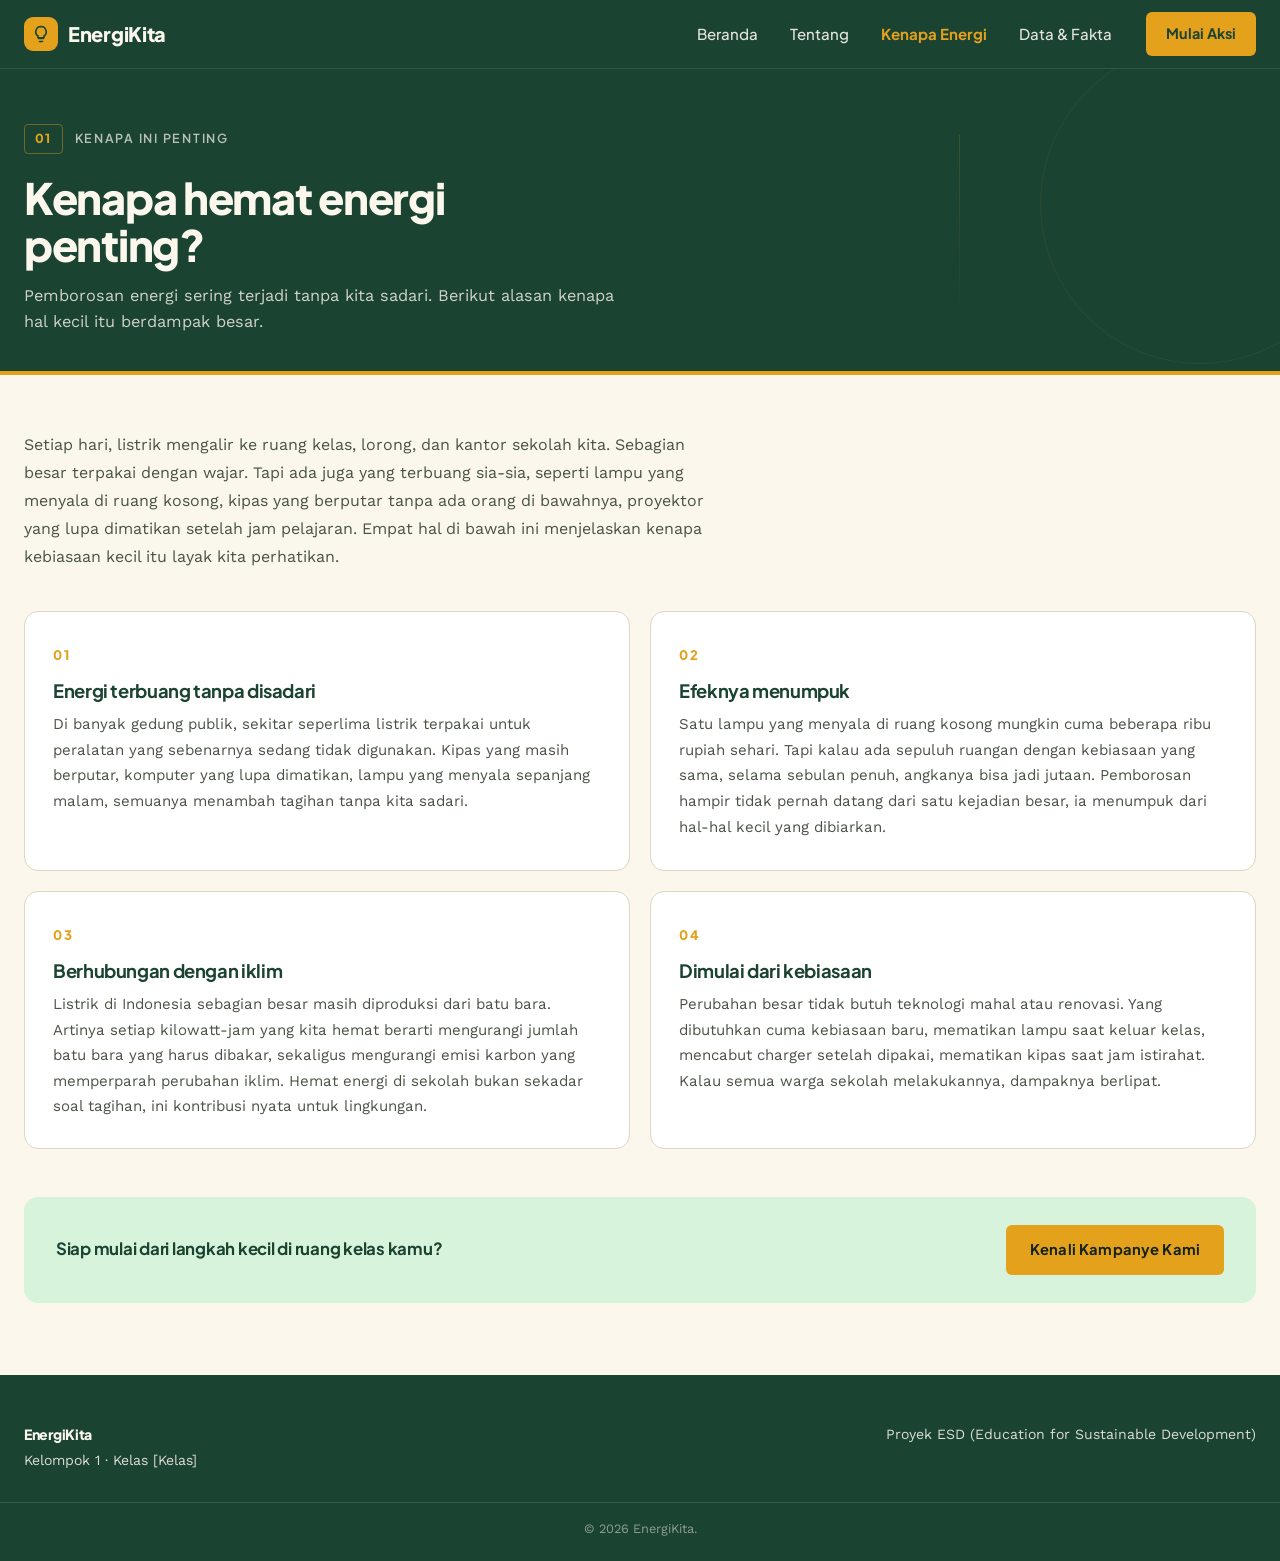
==== kenapa.html @ 7ac08652 "Revisi" ====
<!doctype html>
<html lang="id">
  <head>
    <meta charset="UTF-8" />
    <meta name="viewport" content="width=device-width,initial-scale=1" />
    <title>Kenapa Hemat Energi Penting</title>
    <meta
      name="description"
      content="Alasan di balik kampanye hemat energi EnergiKita."
    />
    <link rel="stylesheet" href="css/style.css" />
  </head>
  <body class="hal-kenapa">
    <header class="hd" id="barAtas">
      <div class="hd-in">
        <a href="index.html" class="logo">
          <span class="logo-ico" aria-hidden="true"
            ><svg
              viewBox="0 0 24 24"
              width="18"
              height="18"
              fill="none"
              stroke="currentColor"
              stroke-width="2.2"
              stroke-linecap="round"
              stroke-linejoin="round"
            >
              <path
                d="M9 18h6M10 22h4M12 2a7 7 0 0 0-4 12.7V17h8v-2.3A7 7 0 0 0 12 2z"
              /></svg
          ></span>
          <span>EnergiKita</span>
        </a>
        <button class="nav-burger" aria-label="Menu" aria-expanded="false">
          <span></span>
        </button>
        <nav class="nav">
          <ul>
            <li><a href="index.html">Beranda</a></li>
            <li><a href="tentang.html">Tentang</a></li>
            <li><a href="kenapa.html" class="aktif">Kenapa Energi</a></li>
            <li><a href="index.html#data-fakta">Data &amp; Fakta</a></li>
          </ul>
          <a class="nav-cta" href="tentang.html">Mulai Aksi</a>
        </nav>
      </div>
    </header>

    <main>
      <section class="phead">
        <div class="phead-in">
          <div class="ph-dec1" aria-hidden="true"></div>
          <div class="ph-dec2" aria-hidden="true"></div>

          <div class="tag-row tag-light">
            <span class="tag-num">01</span>
            <span class="tag-lbl">Kenapa Ini Penting</span>
          </div>
          <h1>Kenapa hemat energi penting?</h1>
          <p class="phead-sub">
            Pemborosan energi sering terjadi tanpa kita sadari. Berikut alasan
            kenapa hal kecil itu berdampak besar.
          </p>
        </div>
      </section>

      <section class="story">
        <div class="story-in">
          <p class="intro-p">
            Setiap hari, listrik mengalir ke ruang kelas, lorong, dan kantor
            sekolah kita. Sebagian besar terpakai dengan wajar. Tapi ada juga
            yang terbuang sia-sia, seperti lampu yang menyala di ruang kosong,
            kipas yang berputar tanpa ada orang di bawahnya, proyektor yang lupa
            dimatikan setelah jam pelajaran. Empat hal di bawah ini menjelaskan
            kenapa kebiasaan kecil itu layak kita perhatikan.
          </p>

          <div class="why-grid">
            <article class="why-c">
              <span class="why-n">01</span>
              <h3>Energi terbuang tanpa disadari</h3>
              <p>
                Di banyak gedung publik, sekitar seperlima listrik terpakai
                untuk peralatan yang sebenarnya sedang tidak digunakan. Kipas
                yang masih berputar, komputer yang lupa dimatikan, lampu yang
                menyala sepanjang malam, semuanya menambah tagihan tanpa kita
                sadari.
              </p>
            </article>

            <article class="why-c">
              <span class="why-n">02</span>
              <h3>Efeknya menumpuk</h3>
              <p>
                Satu lampu yang menyala di ruang kosong mungkin cuma beberapa
                ribu rupiah sehari. Tapi kalau ada sepuluh ruangan dengan
                kebiasaan yang sama, selama sebulan penuh, angkanya bisa jadi
                jutaan. Pemborosan hampir tidak pernah datang dari satu kejadian
                besar, ia menumpuk dari hal-hal kecil yang dibiarkan.
              </p>
            </article>

            <article class="why-c">
              <span class="why-n">03</span>
              <h3>Berhubungan dengan iklim</h3>
              <p>
                Listrik di Indonesia sebagian besar masih diproduksi dari batu
                bara. Artinya setiap kilowatt-jam yang kita hemat berarti
                mengurangi jumlah batu bara yang harus dibakar, sekaligus
                mengurangi emisi karbon yang memperparah perubahan iklim. Hemat
                energi di sekolah bukan sekadar soal tagihan, ini kontribusi
                nyata untuk lingkungan.
              </p>
            </article>

            <article class="why-c">
              <span class="why-n">04</span>
              <h3>Dimulai dari kebiasaan</h3>
              <p>
                Perubahan besar tidak butuh teknologi mahal atau renovasi. Yang
                dibutuhkan cuma kebiasaan baru, mematikan lampu saat keluar
                kelas, mencabut charger setelah dipakai, mematikan kipas saat
                jam istirahat. Kalau semua warga sekolah melakukannya, dampaknya
                berlipat.
              </p>
            </article>
          </div>

          <div class="cta-end">
            <p>Siap mulai dari langkah kecil di ruang kelas kamu?</p>
            <a href="tentang.html" class="btn btn-gold">Kenali Kampanye Kami</a>
          </div>
        </div>
      </section>
    </main>

    <footer class="ftr">
      <div class="foot-in">
        <div class="ftr-col">
          <p class="ftr-logo">EnergiKita</p>
          <p>Kelompok 1 · Kelas [Kelas]</p>
        </div>
        <div class="ftr-col">
          <p>Proyek ESD (Education for Sustainable Development)</p>
        </div>
      </div>
      <div class="ftr-copy">© 2026 EnergiKita.</div>
    </footer>

    <script src="js/script.js"></script>
  </body>
</html>
---- css/style.css ----
@import url("https://fonts.googleapis.com/css2?family=Plus+Jakarta+Sans:wght@400;500;700;800&family=Work+Sans:wght@400;500;600&display=swap");

/* EnergiKita
   ditulis 12 maret, revisi terakhir sebelum dikumpulin
   warna utama: hijau #1B4332, gold #E4A11B, background krem #FBF7EC
   font: Plus Jakarta Sans buat header, Work Sans buat body */

*,
*::before,
*::after {
  box-sizing: border-box;
}

body {
  margin: 0;
  background: #fbf7ec;
  color: #21261f;
  font-family: "Work Sans", system-ui, sans-serif;
  -webkit-font-smoothing: antialiased;
  line-height: 1.6;
}

html {
  scroll-behavior: smooth;
  scroll-padding-top: 80px;
}

img,
svg {
  max-width: 100%;
  display: block;
  height: auto;
}

ul,
ol {
  list-style: none;
  margin: 0;
  padding: 0;
}

a {
  color: inherit;
}

/* HEADER --- dulu sempet mau transparan terus, tapi ga kebaca pas scroll, jadinya ada .sticky */

.hd {
  position: fixed;
  top: 0;
  left: 0;
  right: 0;
  z-index: 100;
  background: transparent;
  border-bottom: 1px solid transparent;
  -webkit-transition:
    background 0.3s ease,
    border-color 0.3s ease;
  transition:
    background 0.3s ease,
    border-color 0.3s ease,
    backdrop-filter 0.3s ease;
}
.hd.sticky {
  background: rgba(251, 247, 236, 0.96);
  backdrop-filter: blur(10px);
  -webkit-backdrop-filter: blur(10px);
  border-bottom-color: #dcd5c2;
}

.hd-in {
  max-width: 1280px;
  margin: 0 auto;
  padding: 0 24px;
  display: flex;
  align-items: center;
  justify-content: space-between;
  min-height: 68px;
  gap: 20px;
  width: 100%;
}

.logo {
  display: flex;
  align-items: center;
  gap: 10px;
  font-family: "Plus Jakarta Sans", system-ui, sans-serif;
  font-weight: 800;
  font-size: 1.25rem;
  letter-spacing: -0.015em;
  color: #fbf7ec;
  text-decoration: none;
  transition: color 0.3s;
  flex-shrink: 0;
}

.logo-ico {
  width: 34px;
  height: 34px;
  border-radius: 9px;
  background: #e4a11b;
  display: grid;
  place-items: center;
  color: #1b4332;
  flex-shrink: 0;
  line-height: 1;
}

.hd.sticky .logo {
  color: #1b4332;
}

.nav-burger {
  display: none;
  background: none;
  border: 2px solid rgba(251, 247, 236, 0.8);
  border-radius: 8px;
  width: 42px;
  height: 38px;
  cursor: pointer;
  position: relative;
  transition: border-color 0.3s;
}

.hd.sticky .nav-burger {
  border-color: #1b4332;
}

.nav-burger span,
.nav-burger span::before,
.nav-burger span::after {
  content: "";
  position: absolute;
  left: 9px;
  right: 9px;
  height: 2px;
  background: #fbf7ec;
  transition:
    transform 0.2s ease,
    background 0.3s ease;
}
.hd.sticky .nav-burger span,
.hd.sticky .nav-burger span::before,
.hd.sticky .nav-burger span::after {
  background: #1b4332;
}

.nav-burger span {
  top: 18px;
}
.nav-burger span::before {
  top: -7px;
}
.nav-burger span::after {
  top: 7px;
}

.nav {
  display: flex;
  align-items: center;
  gap: 8px;
}
.nav ul {
  display: flex;
  align-items: center;
  gap: 4px;
}
.nav ul a {
  display: inline-block;
  padding: 8px 14px;
  text-decoration: none;
  font-family: "Plus Jakarta Sans", system-ui, sans-serif;
  font-weight: 500;
  font-size: 0.94rem;
  color: rgba(251, 247, 236, 0.9);
  border-radius: 6px;
  transition: color 0.2s;
  outline: none;
}
.nav ul a:hover {
  color: #e4a11b;
}
.nav ul a.aktif {
  color: #e4a11b;
  font-weight: 700;
}

.hd.sticky .nav ul a {
  color: #4b5347;
}
.hd.sticky .nav ul a:hover,
.hd.sticky .nav ul a.aktif {
  color: #1b4332;
}

.nav-cta {
  display: inline-flex;
  align-items: center;
  padding: 10px 20px;
  background: #e4a11b;
  color: #1b4332;
  font-family: "Plus Jakarta Sans", system-ui, sans-serif;
  font-weight: 700;
  font-size: 0.9rem;
  text-decoration: none;
  border-radius: 6px;
  transition:
    background 0.2s,
    transform 0.15s ease;
  margin-left: 12px;
  white-space: nowrap;
  border: 0;
}
.nav-cta:hover {
  background: #f5b731;
  transform: translateY(-1px);
}

.hal-tentang .hd,
.hal-kenapa .hd {
  background: #1b4332;
  border-bottom-color: rgba(251, 247, 236, 0.1);
}

/* TOMBOL — 3 varian: gold (isi), link (underline), outline (garis) */

.btn {
  display: inline-flex;
  align-items: center;
  padding: 13px 24px;
  border-radius: 6px;
  font-family: "Plus Jakarta Sans", system-ui, sans-serif;
  font-weight: 700;
  font-size: 0.92rem;
  text-decoration: none;
  letter-spacing: 0.01em;
  white-space: nowrap;
  transition: all 0.2s ease;
  cursor: pointer;
}

.btn-gold {
  background: #e4a11b;
  color: #14231b;
}
.btn-gold:hover {
  background: #f5b731;
  transform: translateY(-2px);
  -webkit-box-shadow: 0 10px 24px rgba(228, 161, 27, 0.3);
  box-shadow: 0 10px 24px rgba(228, 161, 27, 0.3);
}

.btn-link {
  display: inline-flex;
  align-items: center;
  color: rgba(251, 247, 236, 0.9);
  font-family: "Plus Jakarta Sans", system-ui, sans-serif;
  font-size: 0.92rem;
  font-weight: 500;
  text-decoration: none;
  padding: 4px 0;
  border-bottom: 1px solid rgba(251, 247, 236, 0.3);
  transition:
    color 0.2s,
    border-color 0.2s;
}
.btn-link:hover {
  color: #f5b731;
  border-bottom-color: #f5b731;
}

.btn-outline {
  background: transparent;
  border: 1.5px solid #1b4332;
  color: #1b4332;
}
.btn-outline:hover {
  background: #1b4332;
  color: #fbf7ec;
}

/* HERO
   padding kiri teks pakai clamp karena sempet kepotong di laptop 13 inch punya bu guru */

.hero {
  position: relative;
  height: 92vh;
  min-height: 620px;
  max-height: 860px;
  overflow: hidden;
  background: #0b1f17;
}

.hero-w {
  position: relative;
  width: 100%;
  height: 100%;
}

.hsl {
  position: absolute;
  inset: 0;
  background-size: cover;
  background-position: center;
  opacity: 0;
  transition: opacity 1.1s ease-out;
  pointer-events: none;
}

.hsl-bg1 {
  background-image: url("https://images.unsplash.com/photo-1509391366360-2e959784a276?w=1920&q=80");
}
.hsl-bg2 {
  background-image: url("https://images.unsplash.com/photo-1466611653911-95081537e5b7?w=1920&q=80");
}
.hsl-bg3 {
  background-image: url("https://images.unsplash.com/photo-1441974231531-c6227db76b6e?w=1920&q=80");
}

.hsl.aktif {
  opacity: 1;
  pointer-events: auto;
}

.hsl-ovl {
  position: absolute;
  inset: 0;
  background:
    linear-gradient(
      100deg,
      rgba(11, 31, 23, 0.92) 0%,
      rgba(11, 31, 23, 0.78) 32%,
      rgba(11, 31, 23, 0.42) 62%,
      rgba(11, 31, 23, 0.18) 100%
    ),
    linear-gradient(to top, rgba(11, 31, 23, 0.55) 0%, rgba(11, 31, 23, 0) 35%);
}

.hero-cnt {
  position: relative;
  z-index: 2;
  height: 100%;
  display: flex;
  flex-direction: column;
  justify-content: center;
  align-items: flex-start;
  text-align: left;
  padding-top: 100px;
  padding-bottom: 160px;
  padding-left: clamp(40px, 6.5vw, 120px);
  padding-right: clamp(24px, 4vw, 80px);
  max-width: 640px;
}

.hero-tag {
  display: inline-block;
  font-family: "Plus Jakarta Sans", system-ui, sans-serif;
  font-size: 0.74rem;
  font-weight: 700;
  letter-spacing: 0.2em;
  text-transform: uppercase;
  color: #f5b731;
  margin-bottom: 24px;
}

.hero-cnt h1 {
  font-family: "Plus Jakarta Sans", system-ui, sans-serif;
  font-size: clamp(2rem, 4.3vw, 3.4rem);
  line-height: 1.08;
  margin: 0 0 22px;
  color: #fbf7ec;
  font-weight: 800;
  letter-spacing: -0.03em;
  text-wrap: balance;
}

.hero-p {
  max-width: 44ch;
  color: rgba(251, 247, 236, 0.82);
  margin: 0 0 34px;
  font-size: 1.02rem;
  line-height: 1.55;
}

.hero-btns {
  display: inline-flex;
  align-items: center;
  gap: 26px;
  flex-wrap: wrap;
}

/* HERO FOOTER - kontrol slide */

.hero-ftr {
  position: absolute;
  left: 0;
  right: 0;
  bottom: 0;
  z-index: 5;
  padding-bottom: 32px;
}

.ftr-in {
  padding-left: clamp(40px, 6.5vw, 120px);
  padding-right: clamp(24px, 4vw, 80px);
  display: flex;
  align-items: center;
  justify-content: flex-start;
  gap: 24px;
  width: 100%;
}

.ctrl {
  display: flex;
  align-items: center;
  gap: 10px;
}
.dots {
  display: flex;
  align-items: center;
  gap: 8px;
  margin-right: 14px;
}

.dot {
  width: 7px;
  height: 7px;
  border-radius: 50%;
  border: 0;
  background: rgba(251, 247, 236, 0.35);
  cursor: pointer;
  padding: 0;
  transition:
    background 0.3s,
    width 0.35s;
}
.dot.aktif {
  background: #f5b731;
  width: 26px;
  border-radius: 4px;
}

.arw-prev,
.arw-next {
  width: 38px;
  height: 38px;
  border-radius: 50%;
  border: 1.2px solid rgba(251, 247, 236, 0.35);
  background: transparent;
  color: #fbf7ec;
  cursor: pointer;
  display: grid;
  place-items: center;
  transition:
    background 0.2s,
    border-color 0.2s;
  padding: 0;
}
.arw-prev:hover,
.arw-next:hover {
  background: rgba(251, 247, 236, 0.12);
  border-color: rgba(251, 247, 236, 0.7);
}

.slide-num {
  margin-left: 10px;
  font-family: "Plus Jakarta Sans", system-ui, sans-serif;
  font-size: 0.82rem;
  font-weight: 500;
  letter-spacing: 0.06em;
  color: rgba(251, 247, 236, 0.75);
  font-variant-numeric: tabular-nums;
}
.sn-sep {
  margin: 0 4px;
  opacity: 0.5;
}

/* SECTION 01 - kenapa hemat energi penting */

.sect-1 {
  background: #1b4332;
  color: #fbf7ec;
  overflow: hidden;
  position: relative;
  padding: 64px 0 68px;
  border-top: 4px solid #e4a11b;
}
.sect-1 .sh-t,
.sect-1 .sh-p {
  color: #fbf7ec;
}
.sect-1 .sh-p {
  opacity: 0.82;
}

.sect-1::before {
  content: "";
  position: absolute;
  inset: 0;
  background-image:
    radial-gradient(
      circle at 85% 15%,
      rgba(228, 161, 27, 0.08) 0,
      transparent 45%
    ),
    radial-gradient(
      circle at 10% 85%,
      rgba(64, 145, 108, 0.12) 0,
      transparent 50%
    );
  pointer-events: none;
}

.tag-row {
  display: flex;
  align-items: center;
  gap: 12px;
  margin-bottom: 20px;
}
.tag-num {
  font-size: 0.78rem;
  font-weight: 800;
  color: #e4a11b;
  letter-spacing: 0.1em;
  padding: 4px 10px;
  border: 1px solid rgba(228, 161, 27, 0.4);
  border-radius: 4px;
  font-family: "Plus Jakarta Sans", system-ui, sans-serif;
}
.tag-lbl {
  font-size: 0.78rem;
  font-weight: 600;
  letter-spacing: 0.14em;
  text-transform: uppercase;
  color: #4b5347;
  font-family: "Plus Jakarta Sans", system-ui, sans-serif;
}

.sect-1 .tag-lbl,
.tag-light .tag-lbl {
  color: rgba(251, 247, 236, 0.7);
}
.tag-light .tag-num {
  color: #e4a11b;
}

.sh {
  margin-bottom: 36px;
}

.sh-t {
  font-family: "Plus Jakarta Sans", system-ui, sans-serif;
  font-size: clamp(1.7rem, 3vw, 2.2rem);
  color: #1b4332;
  margin: 0 0 12px;
  font-weight: 800;
  letter-spacing: -0.025em;
  line-height: 1.15;
}
.sh-p {
  color: #4b5347;
  max-width: 64ch;
  margin: 0;
  font-size: 1.02rem;
}

.stat-grid {
  display: grid;
  grid-template-columns: repeat(3, 1fr);
  gap: 18px;
  position: relative;
  z-index: 1;
}

.stat-c {
  background: rgba(255, 255, 255, 0.055);
  border: 1px solid rgba(255, 255, 255, 0.13);
  border-radius: 13px;
  padding: 24px 22px;
  transition: all 0.25s ease;
}
.stat-c:hover {
  background: rgba(255, 255, 255, 0.1);
  border-color: rgba(228, 161, 27, 0.45);
  transform: translateY(-3px);
}

.sc-top {
  display: flex;
  align-items: center;
  justify-content: space-between;
  margin-bottom: 12px;
}

.sc-num {
  font-family: "Plus Jakarta Sans", system-ui, sans-serif;
  font-size: 1.75rem;
  color: #f5b731;
  font-weight: 800;
  line-height: 1.05;
  letter-spacing: -0.02em;
}
.sc-ico {
  color: rgba(228, 161, 27, 0.55);
  flex-shrink: 0;
}
.stat-c p {
  margin: 0;
  color: rgba(251, 247, 236, 0.85);
  font-size: 0.94rem;
  line-height: 1.6;
}

.end-row {
  margin-top: 32px;
  display: flex;
  align-items: center;
  justify-content: flex-end;
  gap: 20px;
  flex-wrap: wrap;
  position: relative;
  z-index: 1;
}

/* SECTION 02 - misi */

.sect-2 {
  background: #fbf7ec;
  padding: 64px 0;
}

.msn-list {
  display: grid;
  gap: 14px;
}

.msn-list li {
  display: flex;
  gap: 16px;
  align-items: flex-start;
  padding: 22px 24px;
  background: #fff;
  border: 1px solid #dcd5c2;
  border-radius: 14px;
  transition:
    box-shadow 0.25s,
    border-color 0.25s ease,
    transform 0.25s;
}
.msn-list li:hover {
  box-shadow: 0 8px 24px rgba(27, 67, 50, 0.09);
  border-color: #40916c;
  transform: translateY(-2px);
}

.msn-ico {
  flex-shrink: 0;
  width: 42px;
  height: 42px;
  border-radius: 11px;
  background: #d8f3dc;
  display: grid;
  place-items: center;
  color: #1b4332;
}

.msn-list h3 {
  margin: 0 0 5px;
  font-family: "Plus Jakarta Sans", system-ui, sans-serif;
  font-size: 1.05rem;
  color: #1b4332;
  font-weight: 700;
  letter-spacing: -0.015em;
}
.msn-list p {
  margin: 0;
  color: #4b5347;
  font-size: 0.94rem;
}

/* TEASER */

.teaser {
  background: #fbf7ec;
  padding: 0 0 72px;
}

.teaser-c {
  position: relative;
  background: #40916c;
  color: #fbf7ec;
  border-radius: 18px;
  overflow: hidden;
  display: flex;
  align-items: stretch;
  min-height: 300px;
}

.dec {
  position: absolute;
  pointer-events: none;
}
.dec-c1 {
  width: 220px;
  height: 220px;
  border-radius: 50%;
  border: 1.5px solid rgba(251, 247, 236, 0.14);
  top: -70px;
  right: 42%;
}
.dec-c2 {
  width: 100px;
  height: 100px;
  background-image: radial-gradient(
    circle,
    rgba(251, 247, 236, 0.14) 1.5px,
    transparent 1.5px
  );
  background-size: 12px 12px;
  bottom: 24px;
  left: 34px;
  z-index: 1;
}
.dec-c3 {
  width: 1.5px;
  height: 130px;
  background: linear-gradient(
    to bottom,
    rgba(251, 247, 236, 0.25),
    transparent
  );
  top: 24px;
  left: 48%;
}

.teaser-txt {
  flex: 1 1 55%;
  padding: 36px 34px;
  position: relative;
  z-index: 2;
  display: flex;
  flex-direction: column;
  justify-content: center;
}

.badge-soon {
  display: inline-block;
  background: rgba(228, 161, 27, 0.22);
  border: 1px solid rgba(228, 161, 27, 0.55);
  color: #f5b731;
  font-family: "Plus Jakarta Sans", system-ui, sans-serif;
  font-size: 0.72rem;
  font-weight: 800;
  padding: 5px 12px;
  border-radius: 4px;
  margin-bottom: 18px;
  letter-spacing: 0.1em;
  text-transform: uppercase;
  width: fit-content;
}

.teaser-txt h2 {
  font-family: "Plus Jakarta Sans", system-ui, sans-serif;
  margin: 0 0 12px;
  font-size: clamp(1.35rem, 2.4vw, 1.75rem);
  line-height: 1.2;
  font-weight: 800;
  letter-spacing: -0.025em;
  color: #fbf7ec;
}
.teaser-txt p {
  margin: 0 0 22px;
  max-width: 46ch;
  opacity: 0.92;
  font-size: 0.94rem;
  line-height: 1.6;
}
.teaser-txt .btn-outline {
  border-color: rgba(251, 247, 236, 0.75);
  color: #fbf7ec;
  width: fit-content;
}
.teaser-txt .btn-outline:hover {
  background: #fbf7ec;
  color: #40916c;
  border-color: #fbf7ec;
}

.teaser-img {
  flex: 1 1 45%;
  position: relative;
  overflow: hidden;
}
.teaser-img img {
  width: 100%;
  height: 100%;
  object-fit: cover;
}
.teaser-img::before {
  content: "";
  position: absolute;
  inset: 0;
  background: linear-gradient(
    to right,
    #40916c 0%,
    rgba(64, 145, 108, 0.75) 25%,
    rgba(64, 145, 108, 0.25) 55%,
    transparent 100%
  );
  z-index: 1;
  pointer-events: none;
}

/* HALAMAN DALAM - tentang.html sama kenapa.html */

.hal-tentang main,
.hal-kenapa main {
  padding-top: 68px;
}

.phead {
  background: #1b4332;
  color: #fbf7ec;
  overflow: hidden;
  position: relative;
  border-bottom: 4px solid #e4a11b;
  padding: 56px 0 36px;
}

.phead-in {
  max-width: 1280px;
  margin: 0 auto;
  padding: 0 24px;
  width: 100%;
  position: relative;
}

.ph-dec1 {
  position: absolute;
  width: 320px;
  height: 320px;
  border-radius: 50%;
  border: 1.5px solid rgba(228, 161, 27, 0.15);
  top: -80px;
  right: -80px;
  pointer-events: none;
  opacity: 0.55;
}

.ph-dec2 {
  position: absolute;
  width: 1.5px;
  height: 180px;
  background: linear-gradient(to bottom, rgba(228, 161, 27, 0.3), transparent);
  bottom: 20px;
  right: 25%;
  pointer-events: none;
  opacity: 0.55;
}

.phead h1 {
  font-family: "Plus Jakarta Sans", system-ui, sans-serif;
  font-size: clamp(1.9rem, 3.8vw, 2.7rem);
  margin: 0 0 14px;
  color: #fbf7ec;
  font-weight: 800;
  letter-spacing: -0.03em;
  max-width: 18ch;
  line-height: 1.1;
}

.phead-sub {
  color: rgba(251, 247, 236, 0.8);
  max-width: 60ch;
  font-size: 1.02rem;
  margin: 0;
}

.story {
  padding: 56px 0 72px;
}

.story-in {
  max-width: 1280px;
  margin: 0 auto;
  padding: 0 24px;
  width: 100%;
}

.story-g {
  display: grid;
  grid-template-columns: 1.35fr 0.65fr;
  gap: 48px;
  align-items: start;
  margin-bottom: 18px;
}

.story-txt p {
  max-width: 68ch;
  margin-bottom: 20px;
  color: #4b5347;
  font-size: 1rem;
  line-height: 1.75;
}
.story-txt p:last-child {
  margin-bottom: 0;
}

.illus {
  display: flex;
  justify-content: center;
  align-items: flex-start;
  padding-top: 8px;
}
.illus-c {
  width: 240px;
  height: 240px;
  border-radius: 50%;
  background: #d8f3dc;
  display: grid;
  place-items: center;
  overflow: hidden;
}
.illus-c svg {
  width: 82%;
  height: 82%;
}

.id-card {
  position: relative;
  background: #fff;
  border: 1px solid #dcd5c2;
  border-radius: 14px;
  padding: 28px 30px;
  margin-top: 10px;
  overflow: hidden;
}
.id-dec {
  position: absolute;
  width: 160px;
  height: 160px;
  border-radius: 50%;
  border: 1.5px solid rgba(64, 145, 108, 0.13);
  top: -60px;
  right: -50px;
  pointer-events: none;
}

.id-head {
  margin-top: 56px;
}

.id-card dl {
  display: grid;
  grid-template-columns: max-content 1fr;
  gap: 10px 24px;
  margin: 0;
  position: relative;
  z-index: 1;
}

.id-card dt {
  color: #4b5347;
  font-size: 0.9rem;
  font-weight: 500;
}

.id-card dd {
  margin: 0;
  font-family: "Plus Jakarta Sans", system-ui, sans-serif;
  font-weight: 700;
  color: #1b4332;
  font-size: 0.95rem;
  letter-spacing: -0.01em;
}

.intro-p {
  max-width: 68ch;
  color: #4b5347;
  font-size: 1rem;
  line-height: 1.75;
  margin: 0 0 40px;
}

.why-grid {
  display: grid;
  grid-template-columns: repeat(2, 1fr);
  gap: 20px;
  margin-bottom: 48px;
}

.why-c {
  position: relative;
  background: #fff;
  border: 1px solid #dcd5c2;
  border-radius: 14px;
  padding: 30px 28px;
  transition:
    border-color 0.25s ease,
    box-shadow 0.25s ease;
}
.why-c:hover {
  border-color: #40916c;
  box-shadow: 0 8px 24px rgba(27, 67, 50, 0.08);
}

.why-n {
  display: inline-block;
  font-family: "Plus Jakarta Sans", system-ui, sans-serif;
  font-size: 0.82rem;
  font-weight: 800;
  color: #e4a11b;
  letter-spacing: 0.16em;
  margin-bottom: 14px;
}

.why-c h3 {
  font-family: "Plus Jakarta Sans", system-ui, sans-serif;
  font-size: 1.15rem;
  font-weight: 700;
  letter-spacing: -0.02em;
  color: #1b4332;
  margin: 0 0 10px;
  line-height: 1.25;
}

.why-c p {
  margin: 0;
  color: #4b5347;
  font-size: 0.94rem;
  line-height: 1.7;
}

.cta-end {
  display: flex;
  align-items: center;
  justify-content: space-between;
  gap: 20px;
  flex-wrap: wrap;
  padding: 28px 32px;
  background: #d8f3dc;
  border-radius: 14px;
}
.cta-end p {
  margin: 0;
  font-family: "Plus Jakarta Sans", system-ui, sans-serif;
  font-size: 1.05rem;
  font-weight: 700;
  color: #1b4332;
  letter-spacing: -0.015em;
}

/* FOOTER */

.ftr {
  background: #1b4332 !important;
  color: rgba(251, 247, 236, 0.85);
  padding: 44px 0 22px;
}

.foot-in {
  max-width: 1280px;
  margin: 0 auto;
  padding: 0 24px;
  width: 100%;
  display: flex;
  justify-content: space-between;
  gap: 32px;
  flex-wrap: wrap;
}

.ftr-logo {
  font-family: "Plus Jakarta Sans", system-ui, sans-serif;
  font-size: 1.2rem;
  color: #fbf7ec;
  margin: 0 0 8px;
  font-weight: 800;
  letter-spacing: -0.02em;
}

.ftr-col p {
  margin: 5px 0;
  font-size: 0.88rem;
  line-height: 1.5;
}

.ftr-copy {
  border-top: 1px solid rgba(251, 247, 236, 0.12);
  margin-top: 26px;
  padding-top: 16px;
  font-size: 0.8rem;
  text-align: center;
  color: rgba(251, 247, 236, 0.5);
}

/* SECTION 01 & 02 container untuk halaman depan */
.sect-in {
  max-width: 1280px;
  margin: 0 auto;
  padding: 0 24px;
  width: 100%;
}

/* RESPONSIVE
   1080 laptop kecil, 900 tablet, 720 hape */

@media (max-width: 1080px) {
  .hd-in,
  .sect-in,
  .story-in,
  .foot-in,
  .phead-in {
    padding: 0 20px;
  }
  .nav ul a {
    padding: 8px 10px;
    font-size: 0.9rem;
  }
  .nav-cta {
    padding: 9px 16px;
    font-size: 0.85rem;
  }
  .hero-cnt,
  .ftr-in {
    padding-left: clamp(32px, 5vw, 72px);
    padding-right: clamp(20px, 3vw, 48px);
  }
}

@media (max-width: 900px) {
  .hero {
    height: 82vh;
    min-height: 560px;
  }
  .hero-cnt {
    padding-top: 90px;
    padding-bottom: 130px;
  }
  .stat-grid {
    grid-template-columns: 1fr;
  }
  .teaser-c {
    flex-direction: column;
    min-height: auto;
  }
  .teaser-img {
    min-height: 200px;
    order: -1;
  }
  .teaser-img::before {
    background: linear-gradient(
      to bottom,
      #40916c 0%,
      rgba(64, 145, 108, 0.4) 45%,
      transparent 100%
    );
  }
  .story-g {
    grid-template-columns: 1fr;
    gap: 32px;
  }
  .illus {
    justify-content: flex-start;
  }
  .foot-in {
    flex-direction: column;
  }
  .end-row {
    justify-content: flex-start;
  }
  .why-grid {
    grid-template-columns: 1fr;
  }
  .cta-end {
    flex-direction: column;
    align-items: flex-start;
    padding: 24px 22px;
  }
}

@media (max-width: 720px) {
  .hd-in,
  .sect-in,
  .story-in,
  .foot-in,
  .phead-in {
    padding: 0 16px;
  }
  .nav-burger {
    display: block;
  }
  .nav {
    position: fixed;
    top: 68px;
    left: 0;
    right: 0;
    background: #fbf7ec;
    border-bottom: 1px solid #dcd5c2;
    flex-direction: column;
    align-items: stretch;
    padding: 16px 16px 22px;
    gap: 4px;
    transform: translateY(-8px);
    opacity: 0;
    pointer-events: none;
    transition:
      opacity 0.18s ease,
      transform 0.18s ease;
    box-shadow: 0 12px 24px rgba(0, 0, 0, 0.08);
  }
  .nav.buka {
    opacity: 1;
    transform: translateY(0);
    pointer-events: auto;
  }
  .nav ul {
    flex-direction: column;
    align-items: stretch;
    gap: 2px;
  }
  .nav ul a,
  .hd.sticky .nav ul a {
    color: #4b5347;
    display: block;
    padding: 12px 14px;
    font-size: 0.95rem;
  }
  .nav ul a.aktif,
  .hd.sticky .nav ul a.aktif {
    color: #1b4332;
    background: #d8f3dc;
  }
  .nav-cta {
    margin: 8px 0 0;
    justify-content: center;
    width: 100%;
  }

  .hero {
    height: 90vh;
    min-height: 540px;
  }
  .hero-cnt {
    padding-top: 84px;
    padding-bottom: 130px;
    max-width: 100%;
  }
  .hero-cnt h1 {
    font-size: clamp(1.9rem, 7.5vw, 2.6rem);
  }
  .hero-ftr {
    padding-bottom: 22px;
  }
  .ftr-in {
    padding-left: 20px;
    padding-right: 20px;
  }
  .dots {
    margin-right: 8px;
  }
  .arw-prev,
  .arw-next {
    width: 34px;
    height: 34px;
  }
  .teaser-txt {
    padding: 28px 22px;
  }
  .id-card {
    padding: 22px 20px;
  }
  .id-card dl {
    grid-template-columns: 1fr;
    gap: 4px;
  }
  .id-card dt {
    margin-top: 12px;
  }
  .id-card dt:first-child {
    margin-top: 0;
  }
  .illus-c {
    width: 160px;
    height: 160px;
  }
  .sect-1,
  .sect-2 {
    padding: 52px 0;
  }
  .teaser {
    padding-bottom: 56px;
  }
}

@media (prefers-reduced-motion: reduce) {
  html {
    scroll-behavior: auto;
  }
  .btn-gold:hover {
    transform: none;
  }
  .hsl {
    transition: none;
  }
}

:focus-visible {
  outline: 2.5px solid #e4a11b;
  outline-offset: 3px;
}

/* halaman kenapa: kartu 3 & 4 dipendekin dikit */
.hal-kenapa .why-c:nth-child(3),
.hal-kenapa .why-c:nth-child(4) {
  padding-bottom: 28px;
}
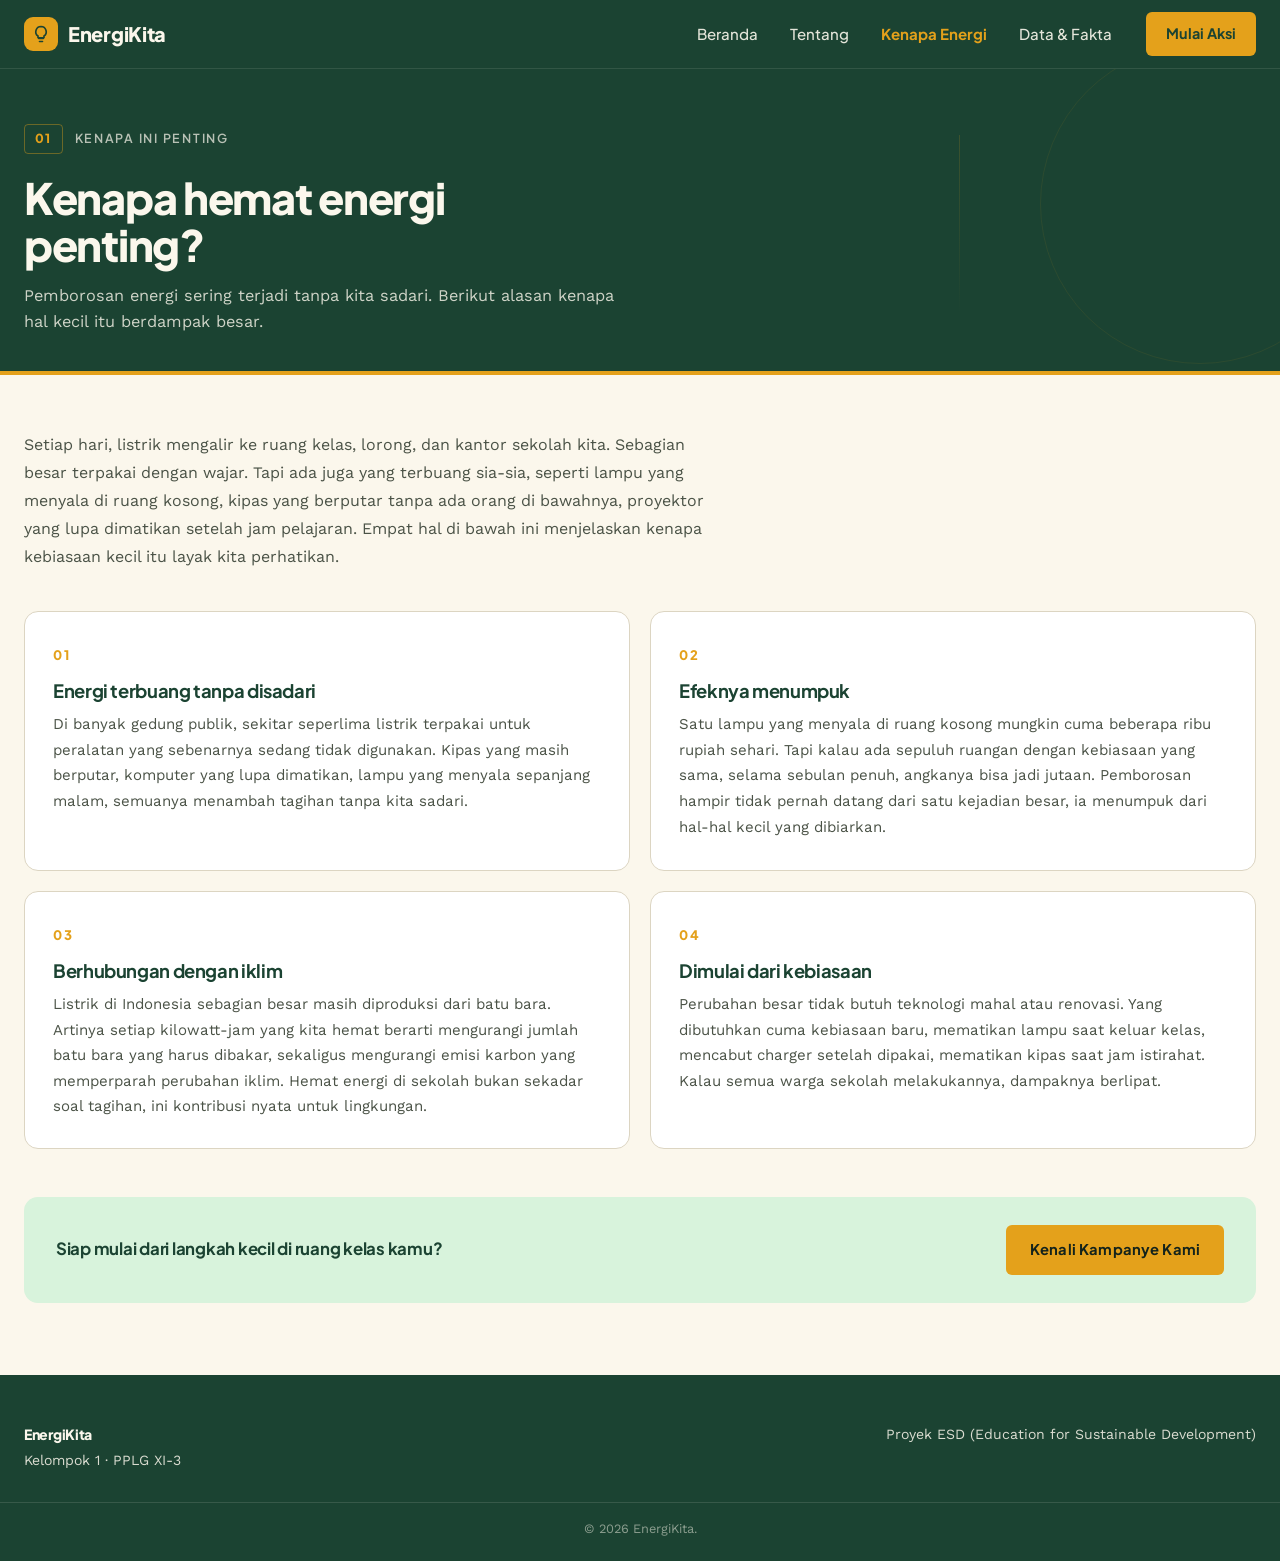
==== commit 1255e404: "perubahan kecil" ====
--- a/kenapa.html
+++ b/kenapa.html
@@ -138,7 +138,7 @@
       <div class="foot-in">
         <div class="ftr-col">
           <p class="ftr-logo">EnergiKita</p>
-          <p>Kelompok 1 · Kelas [Kelas]</p>
+          <p>Kelompok 1 · PPLG XI-3</p>
         </div>
         <div class="ftr-col">
           <p>Proyek ESD (Education for Sustainable Development)</p>
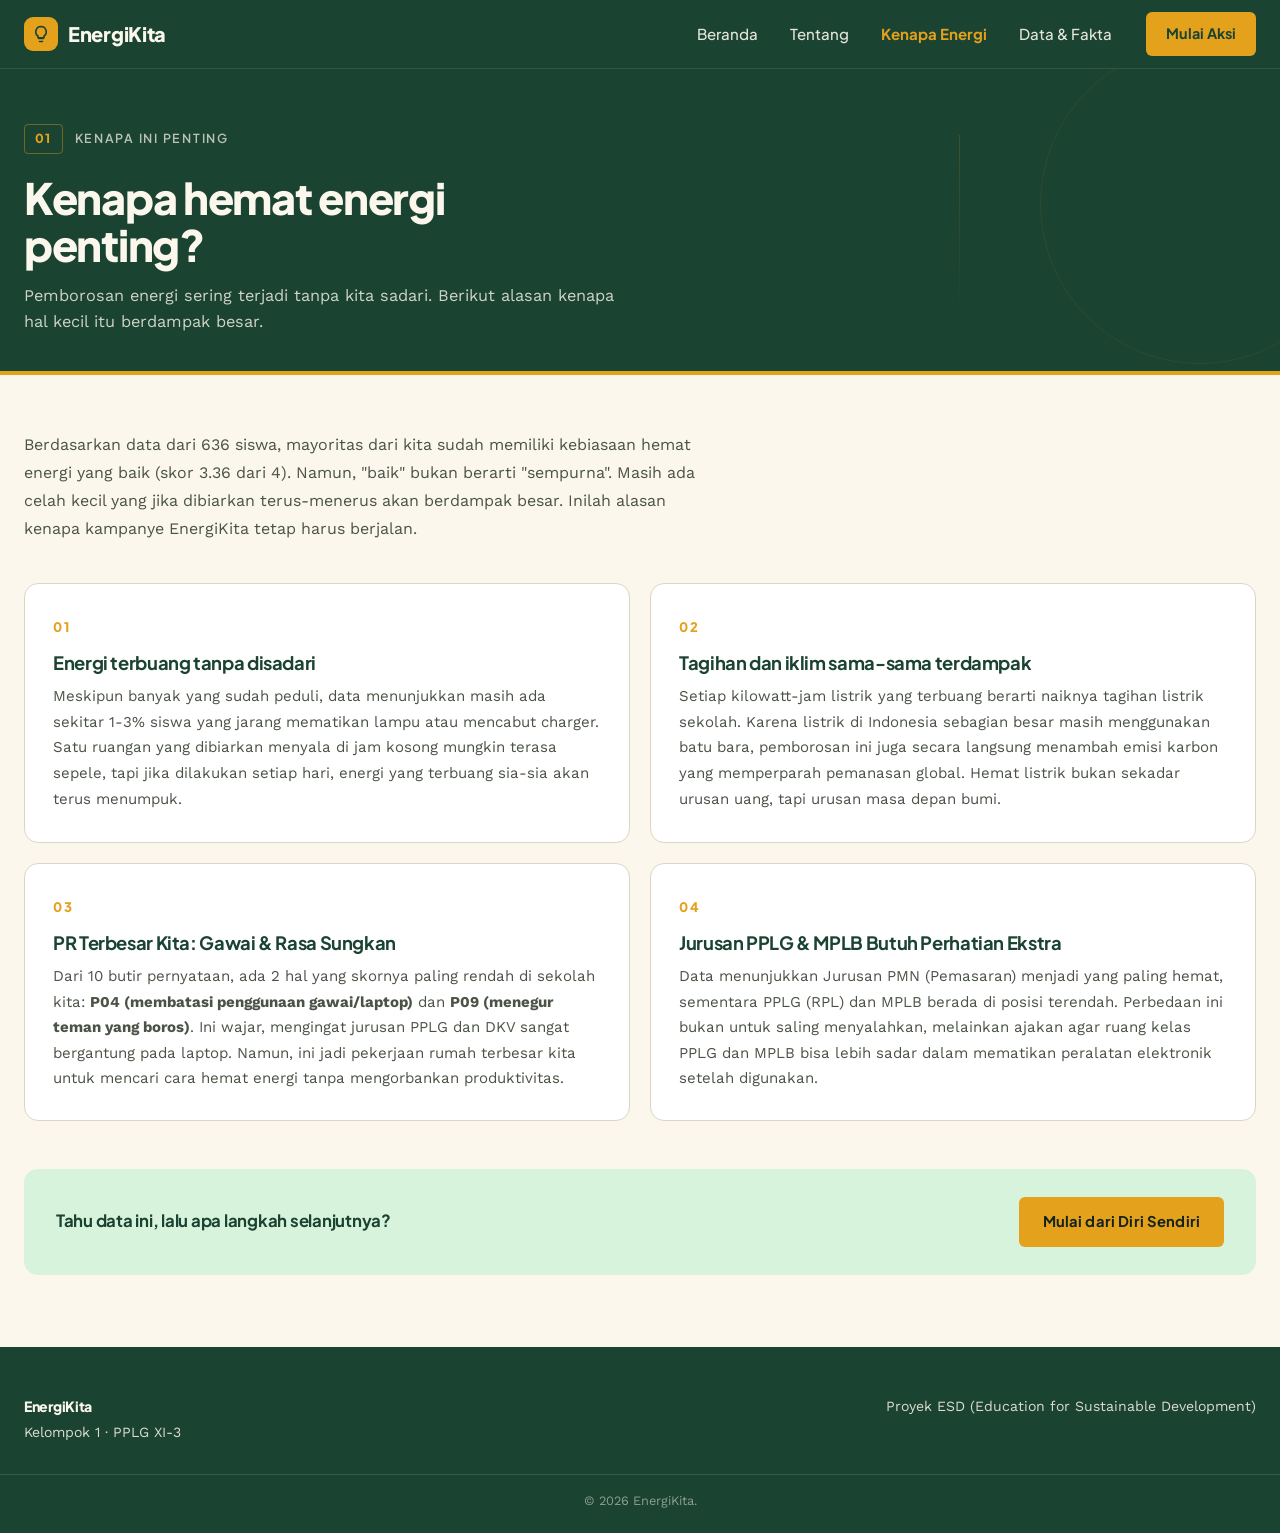
==== commit 97f67c5a: "penambahan page data & fakta serta penyesuaian isi konten page kenapa.html" ====
--- a/kenapa.html
+++ b/kenapa.html
@@ -39,7 +39,7 @@
             <li><a href="index.html">Beranda</a></li>
             <li><a href="tentang.html">Tentang</a></li>
             <li><a href="kenapa.html" class="aktif">Kenapa Energi</a></li>
-            <li><a href="index.html#data-fakta">Data &amp; Fakta</a></li>
+            <li><a href="data-fakta.html">Data &amp; Fakta</a></li>
           </ul>
           <a class="nav-cta" href="tentang.html">Mulai Aksi</a>
         </nav>
@@ -66,13 +66,13 @@
 
       <section class="story">
         <div class="story-in">
+          <!-- Teks Pembuka disesuaikan dengan data (apresiasi dulu, baru beri PR) -->
           <p class="intro-p">
-            Setiap hari, listrik mengalir ke ruang kelas, lorong, dan kantor
-            sekolah kita. Sebagian besar terpakai dengan wajar. Tapi ada juga
-            yang terbuang sia-sia, seperti lampu yang menyala di ruang kosong,
-            kipas yang berputar tanpa ada orang di bawahnya, proyektor yang lupa
-            dimatikan setelah jam pelajaran. Empat hal di bawah ini menjelaskan
-            kenapa kebiasaan kecil itu layak kita perhatikan.
+            Berdasarkan data dari 636 siswa, mayoritas dari kita sudah memiliki
+            kebiasaan hemat energi yang baik (skor 3.36 dari 4). Namun, "baik"
+            bukan berarti "sempurna". Masih ada celah kecil yang jika dibiarkan
+            terus-menerus akan berdampak besar. Inilah alasan kenapa kampanye
+            EnergiKita tetap harus berjalan.
           </p>
 
           <div class="why-grid">
@@ -80,55 +80,59 @@
               <span class="why-n">01</span>
               <h3>Energi terbuang tanpa disadari</h3>
               <p>
-                Di banyak gedung publik, sekitar seperlima listrik terpakai
-                untuk peralatan yang sebenarnya sedang tidak digunakan. Kipas
-                yang masih berputar, komputer yang lupa dimatikan, lampu yang
-                menyala sepanjang malam, semuanya menambah tagihan tanpa kita
-                sadari.
+                Meskipun banyak yang sudah peduli, data menunjukkan masih ada
+                sekitar 1-3% siswa yang jarang mematikan lampu atau mencabut
+                charger. Satu ruangan yang dibiarkan menyala di jam kosong
+                mungkin terasa sepele, tapi jika dilakukan setiap hari, energi
+                yang terbuang sia-sia akan terus menumpuk.
               </p>
             </article>
 
             <article class="why-c">
               <span class="why-n">02</span>
-              <h3>Efeknya menumpuk</h3>
+              <h3>Tagihan dan iklim sama-sama terdampak</h3>
               <p>
-                Satu lampu yang menyala di ruang kosong mungkin cuma beberapa
-                ribu rupiah sehari. Tapi kalau ada sepuluh ruangan dengan
-                kebiasaan yang sama, selama sebulan penuh, angkanya bisa jadi
-                jutaan. Pemborosan hampir tidak pernah datang dari satu kejadian
-                besar, ia menumpuk dari hal-hal kecil yang dibiarkan.
+                Setiap kilowatt-jam listrik yang terbuang berarti naiknya
+                tagihan listrik sekolah. Karena listrik di Indonesia sebagian
+                besar masih menggunakan batu bara, pemborosan ini juga secara
+                langsung menambah emisi karbon yang memperparah pemanasan
+                global. Hemat listrik bukan sekadar urusan uang, tapi urusan
+                masa depan bumi.
               </p>
             </article>
 
             <article class="why-c">
               <span class="why-n">03</span>
-              <h3>Berhubungan dengan iklim</h3>
+              <h3>PR Terbesar Kita: Gawai & Rasa Sungkan</h3>
               <p>
-                Listrik di Indonesia sebagian besar masih diproduksi dari batu
-                bara. Artinya setiap kilowatt-jam yang kita hemat berarti
-                mengurangi jumlah batu bara yang harus dibakar, sekaligus
-                mengurangi emisi karbon yang memperparah perubahan iklim. Hemat
-                energi di sekolah bukan sekadar soal tagihan, ini kontribusi
-                nyata untuk lingkungan.
+                Dari 10 butir pernyataan, ada 2 hal yang skornya paling rendah
+                di sekolah kita:
+                <b>P04 (membatasi penggunaan gawai/laptop)</b> dan
+                <b>P09 (menegur teman yang boros)</b>. Ini wajar, mengingat
+                jurusan PPLG dan DKV sangat bergantung pada laptop. Namun, ini
+                jadi pekerjaan rumah terbesar kita untuk mencari cara hemat
+                energi tanpa mengorbankan produktivitas.
               </p>
             </article>
 
             <article class="why-c">
               <span class="why-n">04</span>
-              <h3>Dimulai dari kebiasaan</h3>
+              <h3>Jurusan PPLG & MPLB Butuh Perhatian Ekstra</h3>
               <p>
-                Perubahan besar tidak butuh teknologi mahal atau renovasi. Yang
-                dibutuhkan cuma kebiasaan baru, mematikan lampu saat keluar
-                kelas, mencabut charger setelah dipakai, mematikan kipas saat
-                jam istirahat. Kalau semua warga sekolah melakukannya, dampaknya
-                berlipat.
+                Data menunjukkan Jurusan PMN (Pemasaran) menjadi yang paling
+                hemat, sementara PPLG (RPL) dan MPLB berada di posisi terendah.
+                Perbedaan ini bukan untuk saling menyalahkan, melainkan ajakan
+                agar ruang kelas PPLG dan MPLB bisa lebih sadar dalam mematikan
+                peralatan elektronik setelah digunakan.
               </p>
             </article>
           </div>
 
           <div class="cta-end">
-            <p>Siap mulai dari langkah kecil di ruang kelas kamu?</p>
-            <a href="tentang.html" class="btn btn-gold">Kenali Kampanye Kami</a>
+            <p>Tahu data ini, lalu apa langkah selanjutnya?</p>
+            <a href="tentang.html" class="btn btn-gold"
+              >Mulai dari Diri Sendiri</a
+            >
           </div>
         </div>
       </section>
--- a/css/style.css
+++ b/css/style.css
@@ -216,10 +216,9 @@
   transform: translateY(-1px);
 }
 
-.hal-tentang .hd,
-.hal-kenapa .hd {
-  background: #1b4332;
-  border-bottom-color: rgba(251, 247, 236, 0.1);
+.hal-tentang .hd, .hal-kenapa .hd, .hal-data .hd {
+  background: #1B4332;
+  border-bottom-color: rgba(251,247,236,.1)
 }
 
 /* TOMBOL — 3 varian: gold (isi), link (underline), outline (garis) */
@@ -308,13 +307,13 @@
 }
 
 .hsl-bg1 {
-  background-image: url("https://images.unsplash.com/photo-1509391366360-2e959784a276?w=1920&q=80");
+  background-image: url("../assets/hero-1.jpg");
 }
 .hsl-bg2 {
-  background-image: url("https://images.unsplash.com/photo-1466611653911-95081537e5b7?w=1920&q=80");
+  background-image: url("../assets/hero-2.jpg");
 }
 .hsl-bg3 {
-  background-image: url("https://images.unsplash.com/photo-1441974231531-c6227db76b6e?w=1920&q=80");
+  background-image: url("../assets/hero-3.jpg");
 }
 
 .hsl.aktif {
@@ -760,6 +759,12 @@
   width: fit-content;
 }
 
+.badge-live {
+  background: rgba(64, 145, 108, 0.9); /* Warna hijau daun */
+  border-color: #1B4332;
+  color: #FBF7EC;
+}
+
 .teaser-txt h2 {
   font-family: "Plus Jakarta Sans", system-ui, sans-serif;
   margin: 0 0 12px;
@@ -776,15 +781,40 @@
   font-size: 0.94rem;
   line-height: 1.6;
 }
-.teaser-txt .btn-outline {
-  border-color: rgba(251, 247, 236, 0.75);
-  color: #fbf7ec;
-  width: fit-content;
+.teaser-txt .btn-outline { 
+  border-color: rgba(251,247,236,.75); 
+  color: #fbf7ec; 
+  width: fit-content 
 }
 .teaser-txt .btn-outline:hover {
   background: #fbf7ec;
   color: #40916c;
   border-color: #fbf7ec;
+}
+
+/* Wadah untuk menyejajarkan tombol di dalam teaser */
+.teaser-btns {
+  display: flex;
+  gap: 12px;
+  flex-wrap: wrap;
+  margin-top: 24px;
+}
+
+/* Memastikan tombol di teaser tidak melebar penuh */
+.teaser-btns .btn {
+  width: fit-content;
+}
+
+/* Menyesuaikan warna tombol outline di background hijau */
+.teaser-btns .btn-outline {
+  border-color: rgba(251,247,236, 0.7);
+  color: #FBF7EC;
+}
+
+.teaser-btns .btn-outline:hover {
+  background: #FBF7EC;
+  color: #40916C;
+  border-color: #FBF7EC;
 }
 
 .teaser-img {
@@ -917,14 +947,16 @@
   width: 240px;
   height: 240px;
   border-radius: 50%;
-  background: #d8f3dc;
+  background: #D8F3DC;
   display: grid;
   place-items: center;
-  overflow: hidden;
-}
-.illus-c svg {
-  width: 82%;
-  height: 82%;
+  overflow: hidden
+}
+.illus-c img {
+  width: 100%;
+  height: 100%;
+  object-fit: cover;
+  border-radius: 50%
 }
 
 .id-card {
@@ -1315,3 +1347,149 @@
 .hal-kenapa .why-c:nth-child(4) {
   padding-bottom: 28px;
 }
+
+/* =========================================
+   DATA & FAKTA (Chart Page)
+   ========================================= */
+
+/* Fix: jarak konten dengan navbar fixed */
+.hal-tentang main, .hal-kenapa main, .hal-data main { 
+  padding-top: 68px; 
+}
+/* Ringkasan Metadata (Sumber, Responden, dll) */
+.meta-info {
+  background: #fff;
+  border: 1px solid #dcd5c2;
+  border-radius: 14px;
+  padding: 20px 24px;
+  margin-bottom: 32px;
+  font-size: 0.9rem;
+  color: #4B5347;
+  line-height: 1.6;
+}
+.meta-info strong { color: #1B4332; }
+
+/* Grid Ringkasan Angka Utama (Rata-rata, Responden) */
+.sum-grid {
+  display: grid;
+  grid-template-columns: repeat(3, 1fr);
+  gap: 18px;
+  margin-bottom: 40px;
+}
+
+.sum-c {
+  background: #1B4332;
+  color: #FBF7EC;
+  border-radius: 14px;
+  padding: 24px;
+  text-align: center;
+}
+
+.sum-num {
+  font-family: 'Plus Jakarta Sans', system-ui, sans-serif;
+  font-size: 2.8rem;
+  font-weight: 800;
+  color: #E4A11B;
+  line-height: 1;
+  margin-bottom: 8px;
+}
+
+.sum-lbl {
+  font-size: 0.95rem;
+  color: rgba(251,247,236,0.8);
+}
+
+/* Grid Insight (Butir Tertinggi, Terendah, Jurusan) */
+.insight-grid {
+  display: grid;
+  grid-template-columns: 1fr 1fr;
+  gap: 20px;
+  margin-bottom: 48px;
+}
+
+.insight-c {
+  background: #FBF7EC;
+  border: 1px solid #dcd5c2;
+  border-left: 4px solid #40916C;
+  border-radius: 0 14px 14px 0;
+  padding: 20px;
+}
+
+.insight-c.insight-low {
+  border-left-color: #E4A11B;
+}
+
+.insight-t {
+  font-family: 'Plus Jakarta Sans', system-ui, sans-serif;
+  font-size: 0.8rem;
+  font-weight: 800;
+  letter-spacing: 0.1em;
+  text-transform: uppercase;
+  color: #4B5347;
+  margin: 0 0 10px;
+}
+
+.insight-val {
+  font-size: 1.2rem;
+  font-weight: 700;
+  color: #1B4332;
+  margin: 0 0 4px;
+}
+
+.insight-desc {
+  font-size: 0.9rem;
+  color: #4B5347;
+  margin: 0;
+}
+
+/* Grid Layout untuk Chart */
+.chart-grid {
+  display: grid;
+  grid-template-columns: 1fr 1fr;
+  gap: 24px;
+  margin-bottom: 24px;
+}
+
+.chart-c {
+  background: #fff;
+  border: 1px solid #dcd5c2;
+  border-radius: 14px;
+  padding: 24px;
+}
+
+.chart-c.span-2 {
+  grid-column: span 2;
+}
+
+.chart-t {
+  font-family: 'Plus Jakarta Sans', system-ui, sans-serif;
+  font-size: 1.1rem;
+  font-weight: 700;
+  color: #1B4332;
+  margin: 0 0 6px;
+}
+
+.chart-desc {
+  font-size: 0.9rem;
+  color: #4B5347;
+  margin: 0 0 24px;
+}
+
+.chart-wrap {
+  position: relative;
+  height: 320px;
+  width: 100%;
+}
+
+.chart-wrap.chart-horizontal {
+  height: 400px; /* lebih tinggi buat chart horizontal */
+}
+
+/* Responsive */
+@media (max-width: 900px) {
+  .sum-grid { grid-template-columns: 1fr; }
+  .insight-grid { grid-template-columns: 1fr; }
+  .chart-grid { grid-template-columns: 1fr; }
+  .chart-c.span-2 { grid-column: span 1; }
+  .chart-wrap { height: 280px; }
+}
